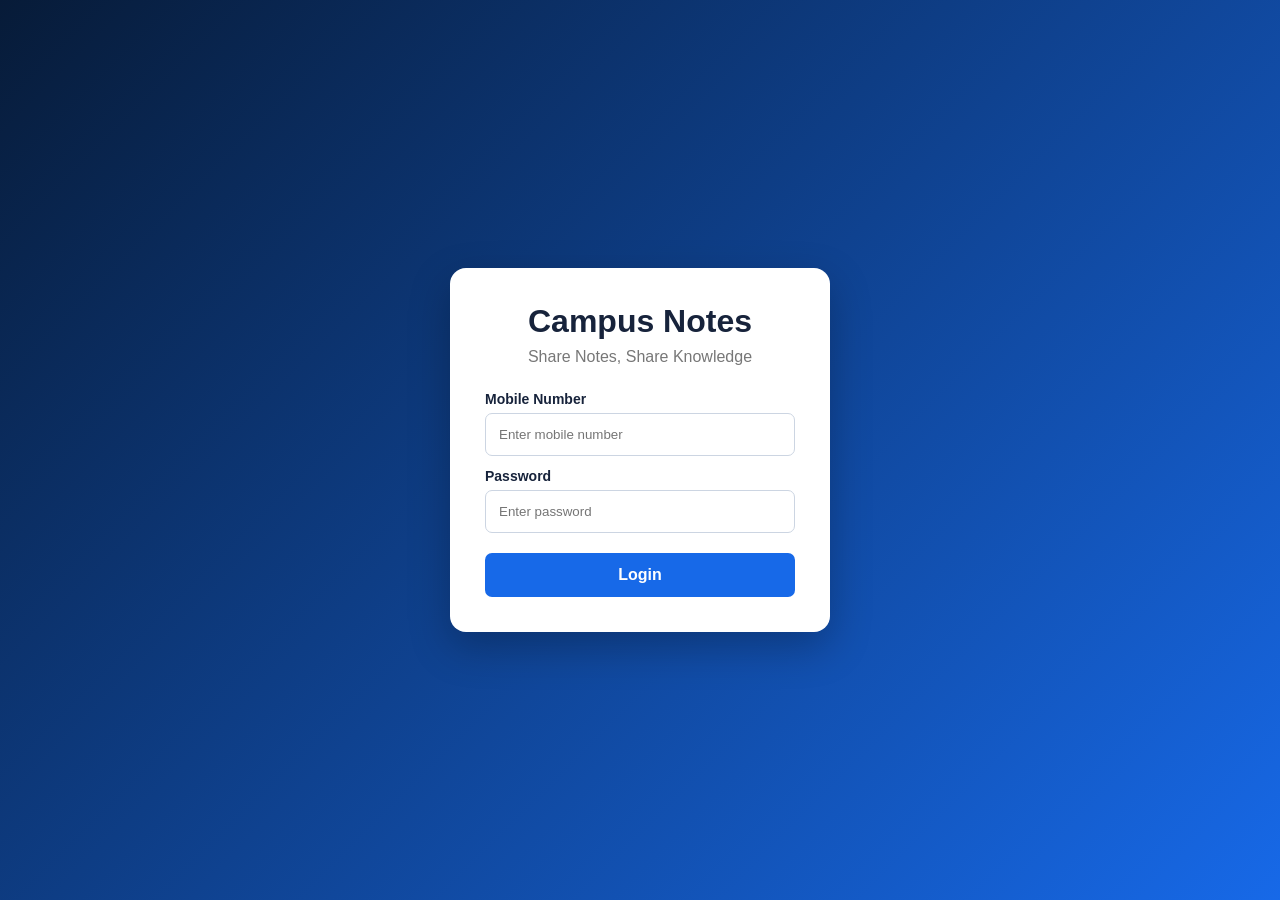
==== login.html @ 36a74df4 "Add files via upload" ====
<!DOCTYPE html>
<html lang="en">
<head>
<meta charset="UTF-8">
<meta name="viewport" content="width=device-width, initial-scale=1.0">
<title>Campus Notes</title>

<style>
*{
    box-sizing:border-box;
    margin:0;
    padding:0;
}

body{
    font-family:Arial,sans-serif;
    background:#f5f8fc;
    color:#17233b;
}

/* LOGIN */
#loginPage{
    min-height:100vh;
    display:flex;
    justify-content:center;
    align-items:center;
    background:linear-gradient(135deg,#071b38,#1769e8);
    padding:20px;
}

.login-box{
    width:380px;
    max-width:100%;
    background:white;
    padding:35px;
    border-radius:16px;
    box-shadow:0 15px 40px rgba(0,0,0,.25);
}

.login-box h1{
    text-align:center;
    margin-bottom:8px;
}

.login-box p{
    text-align:center;
    color:#777;
    margin-bottom:25px;
}

.login-box label{
    display:block;
    font-weight:bold;
    font-size:14px;
    margin:12px 0 6px;
}

.login-box input{
    width:100%;
    padding:13px;
    border:1px solid #ccd5e2;
    border-radius:7px;
}

.login-btn{
    width:100%;
    padding:13px;
    margin-top:20px;
    background:#1769e8;
    color:white;
    border:0;
    border-radius:7px;
    font-size:16px;
    font-weight:bold;
}

/* HOME */
#homePage{
    display:none;
}

.navbar{
    height:70px;
    background:#071b38;
    color:white;
    display:flex;
    align-items:center;
    padding:0 5%;
}

.logo{
    font-size:23px;
    font-weight:bold;
}

.logo span{
    color:#4d9aff;
}

.nav{
    margin-left:auto;
}

.nav button{
    background:none;
    border:0;
    color:white;
    margin-left:20px;
    cursor:pointer;
}

.container{
    width:90%;
    max-width:1200px;
    margin:auto;
}

/* HERO */
.hero{
    margin-top:30px;
    padding:55px;
    min-height:320px;
    border-radius:16px;
    background:linear-gradient(120deg,#eaf4ff,#d6e9ff);
}

.hero h1{
    font-size:48px;
    line-height:1.1;
}

.hero h1 span{
    color:#1769e8;
}

.hero p{
    margin-top:18px;
    color:#536276;
    max-width:500px;
    line-height:1.6;
}

.buttons{
    margin-top:25px;
}

.buttons button{
    padding:13px 20px;
    border-radius:7px;
    font-weight:bold;
    cursor:pointer;
}

.upload-main{
    background:#1769e8;
    color:white;
    border:0;
}

.explore{
    margin-left:8px;
    background:white;
    border:1px solid #ccd5e2;
}

/* SUBJECTS */
.heading{
    margin:35px 0 18px;
}

.subjects{
    display:grid;
    grid-template-columns:repeat(5,1fr);
    gap:15px;
}

.subject{
    background:white;
    padding:20px;
    border:1px solid #e1e7ef;
    border-radius:10px;
    cursor:pointer;
    transition:.2s;
}

.subject:hover{
    transform:translateY(-3px);
    box-shadow:0 8px 20px rgba(0,0,0,.08);
}

.subject-icon{
    width:48px;
    height:48px;
    border-radius:50%;
    color:white;
    display:flex;
    justify-content:center;
    align-items:center;
    font-weight:bold;
    margin-bottom:12px;
}

.math{background:#2478df;}
.chem{background:#35b879;}
.electronic{background:#f0aa16;}
.mechanical{background:#7650df;}
.evs{background:#28a96b;}

.subject h3{
    font-size:16px;
}

.subject p{
    color:#777;
    font-size:12px;
    margin-top:5px;
}

/* NOTES */
.notes{
    display:grid;
    grid-template-columns:repeat(3,1fr);
    gap:18px;
    margin-bottom:40px;
}

.note{
    background:white;
    border:1px solid #e1e7ef;
    padding:18px;
    border-radius:10px;
}

.note h3{
    font-size:16px;
    margin-bottom:8px;
}

.note .subject-name{
    color:#1769e8;
    font-size:13px;
}

.note small{
    display:block;
    color:#777;
    margin:12px 0;
}

.view{
    background:#eaf3ff;
    border:0;
    color:#1769e8;
    padding:8px 13px;
    border-radius:6px;
    cursor:pointer;
}

/* MODAL */
.modal{
    display:none;
    position:fixed;
    inset:0;
    background:rgba(0,0,0,.6);
    justify-content:center;
    align-items:center;
    padding:20px;
}

.modal-box{
    background:white;
    width:430px;
    max-width:100%;
    padding:30px;
    border-radius:15px;
    position:relative;
}

.close{
    position:absolute;
    right:15px;
    top:10px;
    border:0;
    background:none;
    font-size:27px;
    cursor:pointer;
}

.modal-box h2{
    margin-bottom:20px;
}

.modal-box input,
.modal-box select{
    width:100%;
    padding:12px;
    margin-bottom:13px;
    border:1px solid #ccd5e2;
    border-radius:7px;
}

.file-buttons{
    display:grid;
    grid-template-columns:1fr 1fr;
    gap:10px;
}

.file-buttons button{
    padding:13px;
    border-radius:7px;
    cursor:pointer;
}

.camera{
    background:#1769e8;
    color:white;
    border:0;
}

.pdf{
    background:white;
    color:#1769e8;
    border:1px solid #1769e8;
}

#fileText{
    color:#1769e8;
    font-size:13px;
    margin:12px 0;
    word-break:break-word;
}

#preview{
    width:100%;
    max-height:180px;
    object-fit:contain;
    display:none;
    margin-bottom:12px;
    border-radius:7px;
}

.final-upload{
    width:100%;
    padding:13px;
    background:#1769e8;
    color:white;
    border:0;
    border-radius:7px;
    font-weight:bold;
    cursor:pointer;
    margin-top:5px;
}

/* SUBJECT PAGE */
#subjectPage{
    display:none;
}

.back{
    margin-top:25px;
    padding:10px 15px;
    background:white;
    border:1px solid #ccd5e2;
    border-radius:7px;
    cursor:pointer;
}

#subjectPage h1{
    margin:25px 0;
}

.empty{
    background:white;
    padding:30px;
    border-radius:10px;
    color:#777;
}

/* MOBILE */
@media(max-width:800px){

    .subjects{
        grid-template-columns:repeat(2,1fr);
    }

    .notes{
        grid-template-columns:1fr;
    }

    .nav button{
        margin-left:7px;
    }

    .hero{
        padding:35px 25px;
    }

    .hero h1{
        font-size:38px;
    }
}

@media(max-width:500px){

    .navbar{
        padding:0 20px;
    }

    .nav{
        display:none;
    }

    .subjects{
        grid-template-columns:1fr;
    }

    .file-buttons{
        grid-template-columns:1fr;
    }
}
</style>
</head>

<body>


<!-- LOGIN PAGE -->

<div id="loginPage">

    <div class="login-box">

        <h1>Campus Notes</h1>

        <p>Share Notes, Share Knowledge</p>

        <form onsubmit="login(event)">

            <label>Mobile Number</label>

            <input
                id="mobile"
                type="tel"
                maxlength="10"
                placeholder="Enter mobile number"
                required
            >

            <label>Password</label>

            <input
                id="password"
                type="password"
                placeholder="Enter password"
                required
            >

            <button class="login-btn">
                Login
            </button>

        </form>

    </div>

</div>


<!-- HOME PAGE -->

<div id="homePage">

<header class="navbar">

    <div class="logo">
        Campus <span>Notes</span>
    </div>

    <div class="nav">

        <button onclick="home()">Home</button>

        <button onclick="scrollSubjects()">
            Notes
        </button>

        <button onclick="openUpload()">
            Upload Notes
        </button>

    </div>

</header>


<div class="container">

<section class="hero">

    <h1>
        Share Notes,<br>
        Share <span>Knowledge</span>
    </h1>

    <p>
        Upload your college notes and help other
        students find useful study material easily.
    </p>

    <div class="buttons">

        <button
            class="upload-main"
            onclick="openUpload()"
        >
            Upload Notes
        </button>

        <button
            class="explore"
            onclick="scrollSubjects()"
        >
            Explore Notes
        </button>

    </div>

</section>


<h2 class="heading" id="subjectHeading">
    Explore Subjects
</h2>


<div class="subjects">

    <div
        class="subject"
        onclick="openSubject('Mathematics')"
    >

        <div class="subject-icon math">
            M
        </div>

        <h3>Mathematics</h3>

        <p id="mathCount">
            0 Notes
        </p>

    </div>


    <div
        class="subject"
        onclick="openSubject('Chemistry')"
    >

        <div class="subject-icon chem">
            C
        </div>

        <h3>Chemistry</h3>

        <p id="chemCount">
            0 Notes
        </p>

    </div>


    <div
        class="subject"
        onclick="openSubject('Electronic')"
    >

        <div class="subject-icon electronic">
            E
        </div>

        <h3>Electronic</h3>

        <p id="electronicCount">
            0 Notes
        </p>

    </div>


    <div
        class="subject"
        onclick="openSubject('Mechanical')"
    >

        <div class="subject-icon mechanical">
            M
        </div>

        <h3>Mechanical</h3>

        <p id="mechanicalCount">
            0 Notes
        </p>

    </div>


    <div
        class="subject"
        onclick="openSubject('EVS')"
    >

        <div class="subject-icon evs">
            E
        </div>

        <h3>EVS</h3>

        <p id="evsCount">
            0 Notes
        </p>

    </div>

</div>


<h2 class="heading">
    Latest Notes
</h2>


<div
    class="notes"
    id="latestNotes"
>
</div>

</div>

</div>


<!-- SUBJECT PAGE -->

<div id="subjectPage">

    <div class="container">

        <button
            class="back"
            onclick="home()"
        >
            ← Back
        </button>

        <h1 id="selectedSubject">
            Mathematics Notes
        </h1>

        <div
            class="notes"
            id="subjectNotes"
        >
        </div>

    </div>

</div>


<!-- UPLOAD MODAL -->

<div
    class="modal"
    id="uploadModal"
>

<div class="modal-box">

    <button
        class="close"
        onclick="closeUpload()"
    >
        ×
    </button>

    <h2>Upload Notes</h2>


    <input
        id="noteName"
        type="text"
        placeholder="Enter Note / File Name"
    >


    <select id="noteSubject">

        <option value="">
            Select Subject
        </option>

        <option value="Mathematics">
            Mathematics
        </option>

        <option value="Chemistry">
            Chemistry
        </option>

        <option value="Electronic">
            Electronic
        </option>

        <option value="Mechanical">
            Mechanical
        </option>

        <option value="EVS">
            EVS
        </option>

    </select>


    <div class="file-buttons">

        <button
            class="camera"
            onclick="camera.click()"
        >
            Open Camera
        </button>

        <button
            class="pdf"
            onclick="pdf.click()"
        >
            Select PDF
        </button>

    </div>


    <input
        id="camera"
        type="file"
        accept="image/*"
        capture="environment"
        style="display:none"
        onchange="fileSelected(this)"
    >


    <input
        id="pdf"
        type="file"
        accept=".pdf,application/pdf"
        style="display:none"
        onchange="fileSelected(this)"
    >


    <div id="fileText"></div>

    <img id="preview">


    <button
        class="final-upload"
        onclick="uploadNote()"
    >
        Upload Note
    </button>

</div>

</div>


<script>

/* LOGIN */

function login(event){

    event.preventDefault();

    let mobile =
        document.getElementById("mobile").value;

    let password =
        document.getElementById("password").value;

    if(mobile.length !== 10){

        alert("Please enter 10 digit mobile number.");

        return;
    }

    if(password.length < 4){

        alert("Password minimum 4 characters hona chahiye.");

        return;
    }

    document.getElementById("loginPage").style.display =
        "none";

    document.getElementById("homePage").style.display =
        "block";

    loadNotes();
}


/* OPEN UPLOAD */

function openUpload(){

    document.getElementById("uploadModal").style.display =
        "flex";

}


/* CLOSE UPLOAD */

function closeUpload(){

    document.getElementById("uploadModal").style.display =
        "none";

}


/* FILE SELECT */

function fileSelected(input){

    let file = input.files[0];

    if(!file){
        return;
    }

    document.getElementById("fileText").innerText =
        "Selected: " + file.name;


    if(file.type.startsWith("image/")){

        let reader = new FileReader();

        reader.onload = function(e){

            document.getElementById("preview").src =
                e.target.result;

            document.getElementById("preview").style.display =
                "block";

        };

        reader.readAsDataURL(file);

    }else{

        document.getElementById("preview").style.display =
            "none";

    }

}


/* UPLOAD */

function uploadNote(){

    let name =
        document.getElementById("noteName").value.trim();

    let subject =
        document.getElementById("noteSubject").value;

    let cameraFile =
        document.getElementById("camera").files[0];

    let pdfFile =
        document.getElementById("pdf").files[0];

    let file =
        cameraFile || pdfFile;


    if(name === ""){

        alert("Please enter Note Name.");

        return;
    }


    if(subject === ""){

        alert("Please select Subject.");

        return;
    }


    if(!file){

        alert("Please select PDF or Camera photo.");

        return;
    }


    let reader = new FileReader();


    reader.onload = function(){

        let notes =
            JSON.parse(
                localStorage.getItem("notes") || "[]"
            );


        let note = {

            id:Date.now(),

            name:name,

            subject:subject,

            fileName:file.name,

            fileType:file.type,

            fileData:reader.result

        };


        notes.push(note);


        localStorage.setItem(
            "notes",
            JSON.stringify(notes)
        );


        alert(
            "Note Upload Ho Gaya!\n\n" +
            "Note: " + name +
            "\nSubject: " + subject
        );


        document.getElementById("noteName").value = "";

        document.getElementById("noteSubject").value = "";

        document.getElementById("camera").value = "";

        document.getElementById("pdf").value = "";

        document.getElementById("fileText").innerText = "";

        document.getElementById("preview").style.display =
            "none";


        closeUpload();

        loadNotes();

    };


    reader.readAsDataURL(file);

}


/* LOAD NOTES */

function loadNotes(){

    let notes =
        JSON.parse(
            localStorage.getItem("notes") || "[]"
        );


    let box =
        document.getElementById("latestNotes");


    box.innerHTML = "";


    if(notes.length === 0){

        box.innerHTML =
            '<div class="empty">Abhi koi note upload nahi hua.</div>';

    }


    notes.slice().reverse().forEach(function(note){

        box.innerHTML += noteHTML(note);

    });


    updateCounts();

}


/* NOTE HTML */

function noteHTML(note){

    return `

        <div class="note">

            <h3>
                ${safe(note.name)}
            </h3>

            <div class="subject-name">
                ${safe(note.subject)}
            </div>

            <small>
                File: ${safe(note.fileName)}
            </small>

            <button
                class="view"
                onclick="viewNote(${note.id})"
            >
                View Note
            </button>

        </div>

    `;

}


/* COUNTS */

function updateCounts(){

    let notes =
        JSON.parse(
            localStorage.getItem("notes") || "[]"
        );


    let subjects = [
        "Mathematics",
        "Chemistry",
        "Electronic",
        "Mechanical",
        "EVS"
    ];


    subjects.forEach(function(subject){

        let count =
            notes.filter(
                n => n.subject === subject
            ).length;


        let id = "";


        if(subject === "Mathematics")
            id = "mathCount";

        if(subject === "Chemistry")
            id = "chemCount";

        if(subject === "Electronic")
            id = "electronicCount";

        if(subject === "Mechanical")
            id = "mechanicalCount";

        if(subject === "EVS")
            id = "evsCount";


        document.getElementById(id).innerText =
            count + " Notes";

    });

}


/* OPEN SUBJECT */

function openSubject(subject){

    document.getElementById("homePage").style.display =
        "none";

    document.getElementById("subjectPage").style.display =
        "block";


    document.getElementById("selectedSubject").innerText =
        subject + " Notes";


    let notes =
        JSON.parse(
            localStorage.getItem("notes") || "[]"
        );


    let filtered =
        notes.filter(
            n => n.subject === subject
        );


    let box =
        document.getElementById("subjectNotes");


    box.innerHTML = "";


    if(filtered.length === 0){

        box.innerHTML =
            '<div class="empty">Is subject mein abhi koi notes nahi hain.</div>';

        return;
    }


    filtered.slice().reverse().forEach(function(note){

        box.innerHTML += noteHTML(note);

    });

}


/* VIEW NOTE */

function viewNote(id){

    let notes =
        JSON.parse(
            localStorage.getItem("notes") || "[]"
        );


    let note =
        notes.find(
            n => n.id === id
        );


    if(!note){
        alert("File nahi mili.");
        return;
    }


    let win =
        window.open();


    if(note.fileType === "application/pdf"){

        win.document.write(
            `<iframe
                src="${note.fileData}"
                style="width:100%;height:100vh;border:0">
             </iframe>`
        );

    }else{

        win.document.write(
            `<img
                src="${note.fileData}"
                style="max-width:100%;max-height:100vh;display:block;margin:auto">
            `
        );

    }

}


/* HOME */

function home(){

    document.getElementById("subjectPage").style.display =
        "none";

    document.getElementById("homePage").style.display =
        "block";

    loadNotes();

}


/* SCROLL */

function scrollSubjects(){

    document
        .getElementById("subjectHeading")
        .scrollIntoView({
            behavior:"smooth"
        });

}


/* SIMPLE HTML PROTECTION */

function safe(text){

    return String(text)
        .replace(/&/g,"&amp;")
        .replace(/</g,"&lt;")
        .replace(/>/g,"&gt;")
        .replace(/"/g,"&quot;");

}

</script>

</body>
</html>
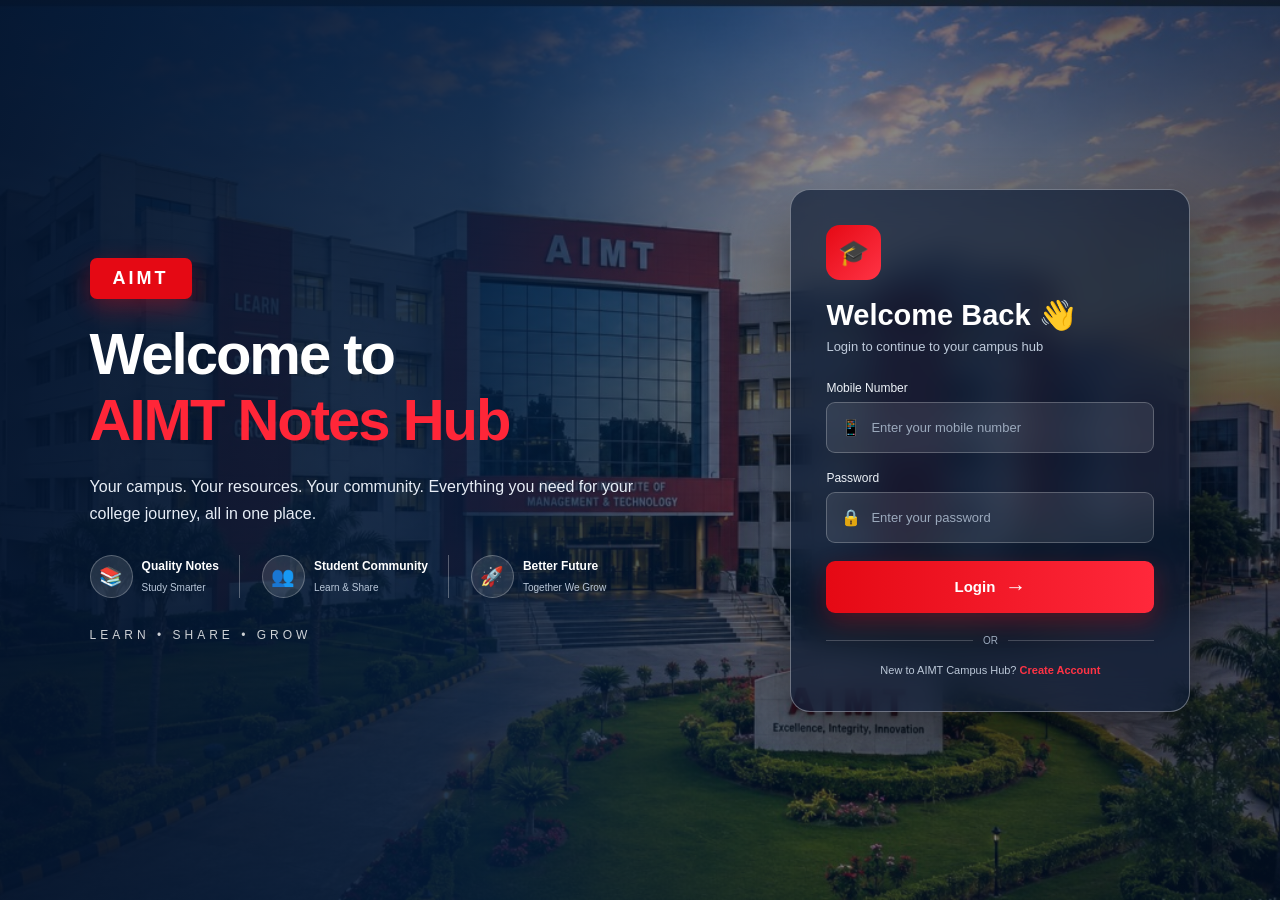
==== commit 5875c2c0: "Add files via upload update code" ====
--- a/login.html
+++ b/login.html
@@ -3,647 +3,1585 @@
 <head>
 <meta charset="UTF-8">
 <meta name="viewport" content="width=device-width, initial-scale=1.0">
-<title>Campus Notes</title>
+
+<title>AIMT Notes Hub</title>
 
 <style>
+
+/* ================================
+   RESET
+================================ */
+
 *{
-    box-sizing:border-box;
     margin:0;
     padding:0;
+    box-sizing:border-box;
+}
+
+html{
+    scroll-behavior:smooth;
 }
 
 body{
-    font-family:Arial,sans-serif;
-    background:#f5f8fc;
-    color:#17233b;
-}
-
-/* LOGIN */
+    font-family:Arial, Helvetica, sans-serif;
+    background:#f4f7fb;
+    color:#10233f;
+}
+
+
+/* ================================
+   LOGIN PAGE
+================================ */
+
 #loginPage{
     min-height:100vh;
+    width:100%;
+
+    position:relative;
+
+    background-image:url("campus.jpg");
+    background-size:cover;
+    background-position:center;
+    background-repeat:no-repeat;
+
     display:flex;
+    align-items:center;
+
+    overflow:hidden;
+}
+
+
+/* Dark overlay */
+
+.campus-overlay{
+    position:absolute;
+    inset:0;
+
+    background:
+        linear-gradient(
+            90deg,
+            rgba(3,20,45,.95) 0%,
+            rgba(3,28,60,.86) 38%,
+            rgba(3,28,60,.45) 65%,
+            rgba(3,20,45,.65) 100%
+        );
+
+    z-index:1;
+}
+
+
+/* Login content */
+
+.login-content{
+    width:100%;
+    min-height:100vh;
+
+    position:relative;
+    z-index:2;
+
+    display:flex;
+    align-items:center;
+    justify-content:space-between;
+
+    gap:60px;
+
+    padding:50px 7%;
+}
+
+
+/* ================================
+   LEFT SIDE
+================================ */
+
+.welcome-section{
+    max-width:650px;
+    color:white;
+}
+
+
+.aimt-badge{
+    display:inline-block;
+
+    padding:10px 23px;
+
+    border-radius:7px;
+
+    background:#e50914;
+
+    color:white;
+
+    font-size:18px;
+
+    font-weight:bold;
+
+    letter-spacing:3px;
+
+    margin-bottom:25px;
+
+    box-shadow:
+        0 8px 25px rgba(229,9,20,.35);
+}
+
+
+.welcome-section h1{
+    font-size:58px;
+
+    line-height:1.05;
+
+    letter-spacing:-2px;
+
+    margin-bottom:22px;
+}
+
+
+.welcome-section h1 span{
+    display:block;
+
+    color:#ff2638;
+
+    margin-top:5px;
+}
+
+
+.welcome-section p{
+    max-width:560px;
+
+    color:#e7edf6;
+
+    font-size:16px;
+
+    line-height:1.7;
+
+    margin-bottom:28px;
+}
+
+
+/* Features */
+
+.features{
+    display:flex;
+
+    gap:22px;
+
+    margin-top:25px;
+}
+
+
+.feature{
+    display:flex;
+
+    align-items:center;
+
+    gap:9px;
+
+    padding-right:20px;
+
+    border-right:
+        1px solid rgba(255,255,255,.3);
+}
+
+
+.feature:last-child{
+    border-right:none;
+}
+
+
+.feature-icon{
+    width:43px;
+    height:43px;
+
+    border-radius:50%;
+
+    display:flex;
+
     justify-content:center;
     align-items:center;
-    background:linear-gradient(135deg,#071b38,#1769e8);
-    padding:20px;
-}
-
-.login-box{
-    width:380px;
-    max-width:100%;
-    background:white;
+
+    background:
+        rgba(255,255,255,.12);
+
+    border:
+        1px solid rgba(255,255,255,.25);
+
+    font-size:19px;
+}
+
+
+.feature b{
+    display:block;
+
+    font-size:12px;
+
+    margin-bottom:4px;
+}
+
+
+.feature small{
+    color:#b9c7d9;
+
+    font-size:10px;
+}
+
+
+.slogan{
+    margin-top:30px;
+
+    font-size:12px;
+
+    letter-spacing:4px;
+
+    color:#fff;
+
+    opacity:.8;
+}
+
+
+/* ================================
+   LOGIN CARD
+================================ */
+
+.login-card{
+    width:400px;
+
     padding:35px;
-    border-radius:16px;
-    box-shadow:0 15px 40px rgba(0,0,0,.25);
-}
-
-.login-box h1{
+
+    border-radius:20px;
+
+    background:
+        rgba(10,25,50,.67);
+
+    border:
+        1px solid rgba(255,255,255,.35);
+
+    backdrop-filter:blur(16px);
+
+    -webkit-backdrop-filter:blur(16px);
+
+    box-shadow:
+        0 25px 60px rgba(0,0,0,.45);
+
+    color:white;
+}
+
+
+/* Logo */
+
+.login-logo{
+    width:55px;
+    height:55px;
+
+    display:flex;
+    align-items:center;
+    justify-content:center;
+
+    border-radius:14px;
+
+    background:
+        linear-gradient(
+            135deg,
+            #e50914,
+            #ff3345
+        );
+
+    font-size:25px;
+
+    margin-bottom:18px;
+}
+
+
+.login-card h2{
+    font-size:29px;
+
+    margin-bottom:7px;
+}
+
+
+.login-description{
+    color:#c0ccdc;
+
+    font-size:13px;
+
+    margin-bottom:27px;
+}
+
+
+/* Labels */
+
+.login-card label{
+    display:block;
+
+    color:#edf2f8;
+
+    font-size:12px;
+
+    margin-bottom:7px;
+}
+
+
+/* Input */
+
+.input-box{
+    width:100%;
+    height:51px;
+
+    display:flex;
+    align-items:center;
+
+    gap:10px;
+
+    padding:0 14px;
+
+    margin-bottom:18px;
+
+    border-radius:9px;
+
+    background:
+        rgba(255,255,255,.09);
+
+    border:
+        1px solid rgba(255,255,255,.23);
+
+    transition:.25s;
+}
+
+
+.input-box:focus-within{
+    border-color:#ff2638;
+
+    box-shadow:
+        0 0 0 3px
+        rgba(255,38,56,.13);
+}
+
+
+.input-box span{
+    font-size:16px;
+}
+
+
+.input-box input{
+    width:100%;
+
+    border:none;
+    outline:none;
+
+    background:transparent;
+
+    color:white;
+
+    font-size:13px;
+}
+
+
+.input-box input::placeholder{
+    color:#9caabd;
+}
+
+
+/* Login button */
+
+.login-button{
+    width:100%;
+    height:52px;
+
+    border:none;
+
+    border-radius:9px;
+
+    background:
+        linear-gradient(
+            90deg,
+            #e50914,
+            #ff283b
+        );
+
+    color:white;
+
+    font-size:15px;
+
+    font-weight:bold;
+
+    cursor:pointer;
+
+    display:flex;
+
+    align-items:center;
+
+    justify-content:center;
+
+    gap:10px;
+
+    margin-top:5px;
+
+    transition:.25s;
+
+    box-shadow:
+        0 9px 25px
+        rgba(229,9,20,.30);
+}
+
+
+.login-button:hover{
+    transform:translateY(-2px);
+
+    box-shadow:
+        0 13px 30px
+        rgba(229,9,20,.45);
+}
+
+
+.login-button span{
+    font-size:21px;
+}
+
+
+/* OR */
+
+.or-line{
+    display:flex;
+
+    align-items:center;
+
+    gap:10px;
+
+    margin:22px 0 18px;
+
+    color:#9eacbf;
+
+    font-size:10px;
+}
+
+
+.or-line span{
+    height:1px;
+
+    flex:1;
+
+    background:
+        rgba(255,255,255,.2);
+}
+
+
+.create-account{
     text-align:center;
-    margin-bottom:8px;
-}
-
-.login-box p{
-    text-align:center;
-    color:#777;
-    margin-bottom:25px;
-}
-
-.login-box label{
-    display:block;
+
+    color:#bcc8d8;
+
+    font-size:11px;
+}
+
+
+.create-account a{
+    color:#ff3345;
+
     font-weight:bold;
-    font-size:14px;
-    margin:12px 0 6px;
-}
-
-.login-box input{
-    width:100%;
-    padding:13px;
-    border:1px solid #ccd5e2;
-    border-radius:7px;
-}
-
-.login-btn{
-    width:100%;
-    padding:13px;
-    margin-top:20px;
-    background:#1769e8;
-    color:white;
-    border:0;
-    border-radius:7px;
-    font-size:16px;
-    font-weight:bold;
-}
-
-/* HOME */
+
+    text-decoration:none;
+}
+
+
+/* ================================
+   HOME PAGE
+================================ */
+
 #homePage{
     display:none;
 }
 
+
+/* Navbar */
+
 .navbar{
     height:70px;
+
     background:#071b38;
+
     color:white;
+
     display:flex;
+
     align-items:center;
+
     padding:0 5%;
-}
+
+    position:sticky;
+
+    top:0;
+
+    z-index:50;
+}
+
 
 .logo{
     font-size:23px;
+
     font-weight:bold;
 }
 
+
 .logo span{
-    color:#4d9aff;
-}
+    color:#4c96ff;
+}
+
 
 .nav{
     margin-left:auto;
 }
 
+
 .nav button{
-    background:none;
-    border:0;
+    border:none;
+
+    background:transparent;
+
     color:white;
-    margin-left:20px;
+
+    margin-left:25px;
+
+    font-weight:bold;
+
     cursor:pointer;
 }
+
+
+/* Main */
 
 .container{
     width:90%;
+
     max-width:1200px;
+
     margin:auto;
 }
 
-/* HERO */
+
+/* ================================
+   CAMPUS HERO
+================================ */
+
 .hero{
     margin-top:30px;
-    padding:55px;
-    min-height:320px;
-    border-radius:16px;
-    background:linear-gradient(120deg,#eaf4ff,#d6e9ff);
-}
+
+    min-height:390px;
+
+    border-radius:18px;
+
+    overflow:hidden;
+
+    position:relative;
+
+    background-image:
+        linear-gradient(
+            90deg,
+            rgba(4,27,57,.94),
+            rgba(4,45,90,.72),
+            rgba(4,45,90,.15)
+        ),
+        url("campus.jpg");
+
+    background-size:cover;
+
+    background-position:center;
+
+    display:flex;
+
+    align-items:center;
+
+    box-shadow:
+        0 12px 35px
+        rgba(0,0,0,.15);
+}
+
+
+.hero-content{
+    padding:50px;
+
+    color:white;
+
+    max-width:650px;
+}
+
 
 .hero h1{
     font-size:48px;
+
     line-height:1.1;
 }
 
+
 .hero h1 span{
-    color:#1769e8;
-}
+    color:#ff3345;
+}
+
 
 .hero p{
     margin-top:18px;
-    color:#536276;
-    max-width:500px;
-    line-height:1.6;
-}
+
+    line-height:1.7;
+
+    color:#e9eff7;
+
+    max-width:520px;
+}
+
 
 .buttons{
     margin-top:25px;
 }
 
+
 .buttons button{
     padding:13px 20px;
+
     border-radius:7px;
+
     font-weight:bold;
+
     cursor:pointer;
 }
 
+
 .upload-main{
-    background:#1769e8;
+    background:#e50914;
+
     color:white;
-    border:0;
-}
+
+    border:none;
+}
+
+
+.upload-main:hover{
+    background:#c90812;
+}
+
 
 .explore{
     margin-left:8px;
+
     background:white;
-    border:1px solid #ccd5e2;
-}
-
-/* SUBJECTS */
+
+    color:#10233f;
+
+    border:1px solid white;
+}
+
+
+/* ================================
+   SUBJECTS
+================================ */
+
 .heading{
-    margin:35px 0 18px;
-}
+    margin:38px 0 18px;
+
+    font-size:24px;
+}
+
 
 .subjects{
     display:grid;
-    grid-template-columns:repeat(5,1fr);
+
+    grid-template-columns:
+        repeat(5,1fr);
+
     gap:15px;
 }
+
 
 .subject{
     background:white;
+
     padding:20px;
-    border:1px solid #e1e7ef;
-    border-radius:10px;
+
+    border:1px solid #dfe6ef;
+
+    border-radius:11px;
+
     cursor:pointer;
-    transition:.2s;
-}
+
+    transition:.25s;
+}
+
 
 .subject:hover{
-    transform:translateY(-3px);
-    box-shadow:0 8px 20px rgba(0,0,0,.08);
-}
+    transform:translateY(-5px);
+
+    box-shadow:
+        0 10px 25px
+        rgba(0,0,0,.10);
+}
+
 
 .subject-icon{
     width:48px;
     height:48px;
+
+    display:flex;
+
+    align-items:center;
+    justify-content:center;
+
     border-radius:50%;
+
     color:white;
-    display:flex;
-    justify-content:center;
-    align-items:center;
+
     font-weight:bold;
+
     margin-bottom:12px;
 }
 
-.math{background:#2478df;}
-.chem{background:#35b879;}
-.electronic{background:#f0aa16;}
-.mechanical{background:#7650df;}
-.evs{background:#28a96b;}
+
+.math{
+    background:#287ce0;
+}
+
+
+.chem{
+    background:#31b779;
+}
+
+
+.electronic{
+    background:#efa914;
+}
+
+
+.mechanical{
+    background:#7550dd;
+}
+
+
+.evs{
+    background:#25a967;
+}
+
 
 .subject h3{
     font-size:16px;
 }
 
+
 .subject p{
     color:#777;
+
     font-size:12px;
+
     margin-top:5px;
 }
 
-/* NOTES */
+
+/* ================================
+   NOTES
+================================ */
+
 .notes{
     display:grid;
-    grid-template-columns:repeat(3,1fr);
+
+    grid-template-columns:
+        repeat(3,1fr);
+
     gap:18px;
-    margin-bottom:40px;
-}
+
+    margin-bottom:50px;
+}
+
 
 .note{
     background:white;
-    border:1px solid #e1e7ef;
-    padding:18px;
-    border-radius:10px;
-}
+
+    border:1px solid #dfe6ef;
+
+    padding:20px;
+
+    border-radius:11px;
+}
+
 
 .note h3{
     font-size:16px;
+
     margin-bottom:8px;
 }
 
-.note .subject-name{
+
+.subject-name{
     color:#1769e8;
+
     font-size:13px;
 }
+
 
 .note small{
     display:block;
+
     color:#777;
+
     margin:12px 0;
 }
 
+
 .view{
-    background:#eaf3ff;
-    border:0;
+    padding:8px 14px;
+
+    border:none;
+
+    border-radius:6px;
+
+    background:#edf4ff;
+
     color:#1769e8;
-    padding:8px 13px;
-    border-radius:6px;
+
     cursor:pointer;
 }
 
-/* MODAL */
+
+.empty{
+    background:white;
+
+    padding:30px;
+
+    border-radius:10px;
+
+    color:#777;
+}
+
+
+/* ================================
+   UPLOAD MODAL
+================================ */
+
 .modal{
     display:none;
+
     position:fixed;
+
     inset:0;
-    background:rgba(0,0,0,.6);
+
+    z-index:100;
+
+    background:
+        rgba(0,0,0,.65);
+
+    align-items:center;
+
     justify-content:center;
-    align-items:center;
+
     padding:20px;
 }
 
+
 .modal-box{
+    width:430px;
+
+    max-width:100%;
+
     background:white;
-    width:430px;
-    max-width:100%;
+
     padding:30px;
+
     border-radius:15px;
+
     position:relative;
 }
+
 
 .close{
     position:absolute;
+
     right:15px;
     top:10px;
-    border:0;
+
+    border:none;
+
     background:none;
-    font-size:27px;
+
+    font-size:28px;
+
     cursor:pointer;
 }
+
 
 .modal-box h2{
     margin-bottom:20px;
 }
+
 
 .modal-box input,
 .modal-box select{
     width:100%;
+
     padding:12px;
+
     margin-bottom:13px;
-    border:1px solid #ccd5e2;
+
+    border:
+        1px solid #ccd5e2;
+
     border-radius:7px;
 }
+
 
 .file-buttons{
     display:grid;
+
     grid-template-columns:1fr 1fr;
+
     gap:10px;
 }
+
 
 .file-buttons button{
     padding:13px;
+
     border-radius:7px;
+
     cursor:pointer;
 }
+
 
 .camera{
     background:#1769e8;
+
     color:white;
-    border:0;
-}
+
+    border:none;
+}
+
 
 .pdf{
     background:white;
+
     color:#1769e8;
-    border:1px solid #1769e8;
-}
+
+    border:
+        1px solid #1769e8;
+}
+
 
 #fileText{
     color:#1769e8;
+
     font-size:13px;
+
     margin:12px 0;
+
     word-break:break-word;
 }
+
 
 #preview{
     width:100%;
+
     max-height:180px;
+
     object-fit:contain;
+
     display:none;
+
     margin-bottom:12px;
+
     border-radius:7px;
 }
+
 
 .final-upload{
     width:100%;
+
     padding:13px;
-    background:#1769e8;
+
+    background:#e50914;
+
     color:white;
-    border:0;
+
+    border:none;
+
     border-radius:7px;
+
     font-weight:bold;
+
     cursor:pointer;
-    margin-top:5px;
-}
-
-/* SUBJECT PAGE */
+}
+
+
+/* ================================
+   SUBJECT PAGE
+================================ */
+
 #subjectPage{
     display:none;
 }
 
+
 .back{
     margin-top:25px;
+
     padding:10px 15px;
+
     background:white;
-    border:1px solid #ccd5e2;
+
+    border:
+        1px solid #ccd5e2;
+
     border-radius:7px;
+
     cursor:pointer;
 }
+
 
 #subjectPage h1{
     margin:25px 0;
 }
 
-.empty{
-    background:white;
-    padding:30px;
-    border-radius:10px;
-    color:#777;
-}
-
-/* MOBILE */
-@media(max-width:800px){
+
+/* ================================
+   MOBILE
+================================ */
+
+@media(max-width:900px){
+
+    .login-content{
+        gap:30px;
+
+        padding:35px;
+    }
+
+    .welcome-section h1{
+        font-size:43px;
+    }
+
+    .login-card{
+        width:360px;
+    }
 
     .subjects{
-        grid-template-columns:repeat(2,1fr);
-    }
-
+        grid-template-columns:
+            repeat(2,1fr);
+    }
+
+    .notes{
+        grid-template-columns:
+            repeat(2,1fr);
+    }
+
+}
+
+
+@media(max-width:700px){
+
+    #loginPage{
+        overflow:auto;
+    }
+
+    .login-content{
+        flex-direction:column;
+
+        justify-content:center;
+
+        text-align:center;
+
+        padding:35px 20px;
+
+        gap:30px;
+    }
+
+    .welcome-section{
+        max-width:600px;
+    }
+
+    .welcome-section h1{
+        font-size:36px;
+    }
+
+    .welcome-section p{
+        font-size:14px;
+    }
+
+    .features{
+        justify-content:center;
+
+        flex-wrap:wrap;
+    }
+
+    .feature{
+        border:none;
+
+        padding:0;
+    }
+
+    .slogan{
+        margin-top:20px;
+    }
+
+    .login-card{
+        width:100%;
+
+        max-width:400px;
+
+        text-align:left;
+    }
+
+    .hero{
+        min-height:500px;
+    }
+
+    .hero-content{
+        padding:30px;
+    }
+
+    .hero h1{
+        font-size:38px;
+    }
+
+    .nav{
+        display:none;
+    }
+
+}
+
+
+@media(max-width:500px){
+
+    .subjects,
     .notes{
         grid-template-columns:1fr;
     }
 
-    .nav button{
-        margin-left:7px;
-    }
-
-    .hero{
-        padding:35px 25px;
-    }
-
-    .hero h1{
-        font-size:38px;
-    }
-}
-
-@media(max-width:500px){
-
-    .navbar{
-        padding:0 20px;
-    }
-
-    .nav{
-        display:none;
-    }
-
-    .subjects{
-        grid-template-columns:1fr;
-    }
-
     .file-buttons{
         grid-template-columns:1fr;
     }
-}
+
+    .welcome-section h1{
+        font-size:31px;
+    }
+
+    .features{
+        display:none;
+    }
+
+}
+
 </style>
 </head>
 
+
 <body>
 
 
-<!-- LOGIN PAGE -->
+<!-- ==================================================
+     LOGIN PAGE
+================================================== -->
 
 <div id="loginPage">
 
-    <div class="login-box">
-
-        <h1>Campus Notes</h1>
-
-        <p>Share Notes, Share Knowledge</p>
-
-        <form onsubmit="login(event)">
-
-            <label>Mobile Number</label>
-
-            <input
-                id="mobile"
-                type="tel"
-                maxlength="10"
-                placeholder="Enter mobile number"
-                required
+    <div class="campus-overlay"></div>
+
+    <div class="login-content">
+
+
+        <!-- LEFT -->
+
+        <div class="welcome-section">
+
+            <div class="aimt-badge">
+                AIMT
+            </div>
+
+
+            <h1>
+                Welcome to
+                <span>AIMT Notes Hub</span>
+            </h1>
+
+
+            <p>
+                Your campus. Your resources. Your community.
+                Everything you need for your college journey,
+                all in one place.
+            </p>
+
+
+            <div class="features">
+
+                <div class="feature">
+
+                    <div class="feature-icon">
+                        📚
+                    </div>
+
+                    <div>
+                        <b>Quality Notes</b>
+                        <small>Study Smarter</small>
+                    </div>
+
+                </div>
+
+
+                <div class="feature">
+
+                    <div class="feature-icon">
+                        👥
+                    </div>
+
+                    <div>
+                        <b>Student Community</b>
+                        <small>Learn & Share</small>
+                    </div>
+
+                </div>
+
+
+                <div class="feature">
+
+                    <div class="feature-icon">
+                        🚀
+                    </div>
+
+                    <div>
+                        <b>Better Future</b>
+                        <small>Together We Grow</small>
+                    </div>
+
+                </div>
+
+            </div>
+
+
+            <div class="slogan">
+                LEARN • SHARE • GROW
+            </div>
+
+        </div>
+
+
+        <!-- RIGHT LOGIN -->
+
+        <div class="login-card">
+
+
+            <div class="login-logo">
+                🎓
+            </div>
+
+
+            <h2>
+                Welcome Back 👋
+            </h2>
+
+
+            <p class="login-description">
+                Login to continue to your campus hub
+            </p>
+
+
+            <form onsubmit="login(event)">
+
+
+                <label>
+                    Mobile Number
+                </label>
+
+
+                <div class="input-box">
+
+                    <span>
+                        📱
+                    </span>
+
+                    <input
+                        id="mobile"
+                        type="tel"
+                        maxlength="10"
+                        placeholder="Enter your mobile number"
+                        required
+                    >
+
+                </div>
+
+
+                <label>
+                    Password
+                </label>
+
+
+                <div class="input-box">
+
+                    <span>
+                        🔒
+                    </span>
+
+                    <input
+                        id="password"
+                        type="password"
+                        placeholder="Enter your password"
+                        required
+                    >
+
+                </div>
+
+
+                <button
+                    class="login-button"
+                    type="submit"
+                >
+
+                    Login
+
+                    <span>
+                        →
+                    </span>
+
+                </button>
+
+
+            </form>
+
+
+            <div class="or-line">
+
+                <span></span>
+
+                OR
+
+                <span></span>
+
+            </div>
+
+
+            <p class="create-account">
+
+                New to AIMT Campus Hub?
+
+                <a href="#">
+                    Create Account
+                </a>
+
+            </p>
+
+
+        </div>
+
+    </div>
+
+</div>
+
+
+
+<!-- ==================================================
+     HOME PAGE
+================================================== -->
+
+<div id="homePage">
+
+
+    <header class="navbar">
+
+        <div class="logo">
+            AIMT <span>Notes Hub</span>
+        </div>
+
+
+        <div class="nav">
+
+            <button onclick="home()">
+                Home
+            </button>
+
+            <button onclick="scrollSubjects()">
+                Notes
+            </button>
+
+            <button onclick="openUpload()">
+                Upload Notes
+            </button>
+
+        </div>
+
+    </header>
+
+
+    <div class="container">
+
+
+        <!-- HERO -->
+
+        <section class="hero">
+
+            <div class="hero-content">
+
+                <h1>
+                    Share Notes,<br>
+                    Share <span>Knowledge</span>
+                </h1>
+
+
+                <p>
+                    Upload your college notes and help other
+                    students find useful study material easily.
+                </p>
+
+
+                <div class="buttons">
+
+                    <button
+                        class="upload-main"
+                        onclick="openUpload()"
+                    >
+                        Upload Notes
+                    </button>
+
+
+                    <button
+                        class="explore"
+                        onclick="scrollSubjects()"
+                    >
+                        Explore Notes
+                    </button>
+
+                </div>
+
+            </div>
+
+        </section>
+
+
+
+        <!-- SUBJECTS -->
+
+        <h2
+            class="heading"
+            id="subjectHeading"
+        >
+            Explore Subjects
+        </h2>
+
+
+        <div class="subjects">
+
+
+            <div
+                class="subject"
+                onclick="openSubject('Mathematics')"
             >
 
-            <label>Password</label>
-
-            <input
-                id="password"
-                type="password"
-                placeholder="Enter password"
-                required
+                <div class="subject-icon math">
+                    M
+                </div>
+
+                <h3>
+                    Mathematics
+                </h3>
+
+                <p id="mathCount">
+                    0 Notes
+                </p>
+
+            </div>
+
+
+            <div
+                class="subject"
+                onclick="openSubject('Chemistry')"
             >
 
-            <button class="login-btn">
-                Login
-            </button>
-
-        </form>
+                <div class="subject-icon chem">
+                    C
+                </div>
+
+                <h3>
+                    Chemistry
+                </h3>
+
+                <p id="chemCount">
+                    0 Notes
+                </p>
+
+            </div>
+
+
+            <div
+                class="subject"
+                onclick="openSubject('Electronic')"
+            >
+
+                <div class="subject-icon electronic">
+                    E
+                </div>
+
+                <h3>
+                    Electronic
+                </h3>
+
+                <p id="electronicCount">
+                    0 Notes
+                </p>
+
+            </div>
+
+
+            <div
+                class="subject"
+                onclick="openSubject('Mechanical')"
+            >
+
+                <div class="subject-icon mechanical">
+                    M
+                </div>
+
+                <h3>
+                    Mechanical
+                </h3>
+
+                <p id="mechanicalCount">
+                    0 Notes
+                </p>
+
+            </div>
+
+
+            <div
+                class="subject"
+                onclick="openSubject('EVS')"
+            >
+
+                <div class="subject-icon evs">
+                    E
+                </div>
+
+                <h3>
+                    EVS
+                </h3>
+
+                <p id="evsCount">
+                    0 Notes
+                </p>
+
+            </div>
+
+        </div>
+
+
+
+        <!-- LATEST NOTES -->
+
+        <h2 class="heading">
+            Latest Notes
+        </h2>
+
+
+        <div
+            class="notes"
+            id="latestNotes"
+        ></div>
+
 
     </div>
 
 </div>
 
 
-<!-- HOME PAGE -->
-
-<div id="homePage">
-
-<header class="navbar">
-
-    <div class="logo">
-        Campus <span>Notes</span>
-    </div>
-
-    <div class="nav">
-
-        <button onclick="home()">Home</button>
-
-        <button onclick="scrollSubjects()">
-            Notes
-        </button>
-
-        <button onclick="openUpload()">
-            Upload Notes
-        </button>
-
-    </div>
-
-</header>
-
-
-<div class="container">
-
-<section class="hero">
-
-    <h1>
-        Share Notes,<br>
-        Share <span>Knowledge</span>
-    </h1>
-
-    <p>
-        Upload your college notes and help other
-        students find useful study material easily.
-    </p>
-
-    <div class="buttons">
-
-        <button
-            class="upload-main"
-            onclick="openUpload()"
-        >
-            Upload Notes
-        </button>
-
-        <button
-            class="explore"
-            onclick="scrollSubjects()"
-        >
-            Explore Notes
-        </button>
-
-    </div>
-
-</section>
-
-
-<h2 class="heading" id="subjectHeading">
-    Explore Subjects
-</h2>
-
-
-<div class="subjects">
-
-    <div
-        class="subject"
-        onclick="openSubject('Mathematics')"
-    >
-
-        <div class="subject-icon math">
-            M
-        </div>
-
-        <h3>Mathematics</h3>
-
-        <p id="mathCount">
-            0 Notes
-        </p>
-
-    </div>
-
-
-    <div
-        class="subject"
-        onclick="openSubject('Chemistry')"
-    >
-
-        <div class="subject-icon chem">
-            C
-        </div>
-
-        <h3>Chemistry</h3>
-
-        <p id="chemCount">
-            0 Notes
-        </p>
-
-    </div>
-
-
-    <div
-        class="subject"
-        onclick="openSubject('Electronic')"
-    >
-
-        <div class="subject-icon electronic">
-            E
-        </div>
-
-        <h3>Electronic</h3>
-
-        <p id="electronicCount">
-            0 Notes
-        </p>
-
-    </div>
-
-
-    <div
-        class="subject"
-        onclick="openSubject('Mechanical')"
-    >
-
-        <div class="subject-icon mechanical">
-            M
-        </div>
-
-        <h3>Mechanical</h3>
-
-        <p id="mechanicalCount">
-            0 Notes
-        </p>
-
-    </div>
-
-
-    <div
-        class="subject"
-        onclick="openSubject('EVS')"
-    >
-
-        <div class="subject-icon evs">
-            E
-        </div>
-
-        <h3>EVS</h3>
-
-        <p id="evsCount">
-            0 Notes
-        </p>
-
-    </div>
-
-</div>
-
-
-<h2 class="heading">
-    Latest Notes
-</h2>
-
-
-<div
-    class="notes"
-    id="latestNotes"
->
-</div>
-
-</div>
-
-</div>
-
-
-<!-- SUBJECT PAGE -->
+
+<!-- ==================================================
+     SUBJECT PAGE
+================================================== -->
 
 <div id="subjectPage">
 
@@ -656,170 +1594,206 @@
             ← Back
         </button>
 
+
         <h1 id="selectedSubject">
             Mathematics Notes
         </h1>
 
+
         <div
             class="notes"
             id="subjectNotes"
-        >
-        </div>
+        ></div>
 
     </div>
 
 </div>
 
 
-<!-- UPLOAD MODAL -->
+
+<!-- ==================================================
+     UPLOAD MODAL
+================================================== -->
 
 <div
     class="modal"
     id="uploadModal"
 >
 
-<div class="modal-box">
-
-    <button
-        class="close"
-        onclick="closeUpload()"
-    >
-        ×
-    </button>
-
-    <h2>Upload Notes</h2>
-
-
-    <input
-        id="noteName"
-        type="text"
-        placeholder="Enter Note / File Name"
-    >
-
-
-    <select id="noteSubject">
-
-        <option value="">
-            Select Subject
-        </option>
-
-        <option value="Mathematics">
-            Mathematics
-        </option>
-
-        <option value="Chemistry">
-            Chemistry
-        </option>
-
-        <option value="Electronic">
-            Electronic
-        </option>
-
-        <option value="Mechanical">
-            Mechanical
-        </option>
-
-        <option value="EVS">
-            EVS
-        </option>
-
-    </select>
-
-
-    <div class="file-buttons">
+    <div class="modal-box">
+
 
         <button
-            class="camera"
-            onclick="camera.click()"
+            class="close"
+            onclick="closeUpload()"
         >
-            Open Camera
+            ×
         </button>
 
+
+        <h2>
+            Upload Notes
+        </h2>
+
+
+        <input
+            id="noteName"
+            type="text"
+            placeholder="Enter Note / File Name"
+        >
+
+
+        <select id="noteSubject">
+
+            <option value="">
+                Select Subject
+            </option>
+
+            <option>
+                Mathematics
+            </option>
+
+            <option>
+                Chemistry
+            </option>
+
+            <option>
+                Electronic
+            </option>
+
+            <option>
+                Mechanical
+            </option>
+
+            <option>
+                EVS
+            </option>
+
+        </select>
+
+
+        <div class="file-buttons">
+
+            <button
+                class="camera"
+                onclick="
+                document.getElementById('camera').click()
+                "
+            >
+                📷 Open Camera
+            </button>
+
+
+            <button
+                class="pdf"
+                onclick="
+                document.getElementById('pdf').click()
+                "
+            >
+                📄 Select PDF
+            </button>
+
+        </div>
+
+
+        <input
+            id="camera"
+            type="file"
+            accept="image/*"
+            capture="environment"
+            style="display:none"
+            onchange="fileSelected(this)"
+        >
+
+
+        <input
+            id="pdf"
+            type="file"
+            accept=".pdf,application/pdf"
+            style="display:none"
+            onchange="fileSelected(this)"
+        >
+
+
+        <div id="fileText"></div>
+
+
+        <img
+            id="preview"
+        >
+
+
         <button
-            class="pdf"
-            onclick="pdf.click()"
+            class="final-upload"
+            onclick="uploadNote()"
         >
-            Select PDF
+            Upload Note
         </button>
 
+
     </div>
 
-
-    <input
-        id="camera"
-        type="file"
-        accept="image/*"
-        capture="environment"
-        style="display:none"
-        onchange="fileSelected(this)"
-    >
-
-
-    <input
-        id="pdf"
-        type="file"
-        accept=".pdf,application/pdf"
-        style="display:none"
-        onchange="fileSelected(this)"
-    >
-
-
-    <div id="fileText"></div>
-
-    <img id="preview">
-
-
-    <button
-        class="final-upload"
-        onclick="uploadNote()"
-    >
-        Upload Note
-    </button>
-
 </div>
 
-</div>
 
 
 <script>
 
-/* LOGIN */
+/* =========================
+   LOGIN
+========================= */
 
 function login(event){
 
     event.preventDefault();
 
-    let mobile =
-        document.getElementById("mobile").value;
-
-    let password =
+
+    const mobile =
+        document.getElementById("mobile").value.trim();
+
+
+    const password =
         document.getElementById("password").value;
 
-    if(mobile.length !== 10){
-
-        alert("Please enter 10 digit mobile number.");
+
+    if(!/^\d{10}$/.test(mobile)){
+
+        alert(
+            "Please enter a valid 10 digit mobile number."
+        );
 
         return;
-    }
+
+    }
+
 
     if(password.length < 4){
 
-        alert("Password minimum 4 characters hona chahiye.");
+        alert(
+            "Password minimum 4 characters hona chahiye."
+        );
 
         return;
-    }
+
+    }
+
 
     document.getElementById("loginPage").style.display =
         "none";
 
+
     document.getElementById("homePage").style.display =
         "block";
 
+
     loadNotes();
-}
-
-
-/* OPEN UPLOAD */
+
+}
+
+
+/* =========================
+   OPEN UPLOAD
+========================= */
 
 function openUpload(){
 
@@ -829,8 +1803,6 @@
 }
 
 
-/* CLOSE UPLOAD */
-
 function closeUpload(){
 
     document.getElementById("uploadModal").style.display =
@@ -839,37 +1811,51 @@
 }
 
 
-/* FILE SELECT */
+/* =========================
+   FILE SELECT
+========================= */
 
 function fileSelected(input){
 
-    let file = input.files[0];
+    const file = input.files[0];
+
 
     if(!file){
         return;
     }
 
+
     document.getElementById("fileText").innerText =
         "Selected: " + file.name;
 
 
     if(file.type.startsWith("image/")){
 
-        let reader = new FileReader();
+        const reader =
+            new FileReader();
+
 
         reader.onload = function(e){
 
-            document.getElementById("preview").src =
+            const preview =
+                document.getElementById("preview");
+
+
+            preview.src =
                 e.target.result;
 
-            document.getElementById("preview").style.display =
+
+            preview.style.display =
                 "block";
 
         };
 
+
         reader.readAsDataURL(file);
 
-    }else{
+    }
+
+    else{
 
         document.getElementById("preview").style.display =
             "none";
@@ -879,39 +1865,47 @@
 }
 
 
-/* UPLOAD */
+/* =========================
+   UPLOAD NOTE
+========================= */
 
 function uploadNote(){
 
-    let name =
+    const name =
         document.getElementById("noteName").value.trim();
 
-    let subject =
+
+    const subject =
         document.getElementById("noteSubject").value;
 
-    let cameraFile =
+
+    const camera =
         document.getElementById("camera").files[0];
 
-    let pdfFile =
+
+    const pdf =
         document.getElementById("pdf").files[0];
 
-    let file =
-        cameraFile || pdfFile;
-
-
-    if(name === ""){
+
+    const file =
+        camera || pdf;
+
+
+    if(!name){
 
         alert("Please enter Note Name.");
 
         return;
-    }
-
-
-    if(subject === ""){
+
+    }
+
+
+    if(!subject){
 
         alert("Please select Subject.");
 
         return;
+
     }
 
 
@@ -920,21 +1914,23 @@
         alert("Please select PDF or Camera photo.");
 
         return;
-    }
-
-
-    let reader = new FileReader();
+
+    }
+
+
+    const reader =
+        new FileReader();
 
 
     reader.onload = function(){
 
-        let notes =
+        const notes =
             JSON.parse(
                 localStorage.getItem("notes") || "[]"
             );
 
 
-        let note = {
+        notes.push({
 
             id:Date.now(),
 
@@ -948,10 +1944,7 @@
 
             fileData:reader.result
 
-        };
-
-
-        notes.push(note);
+        });
 
 
         localStorage.setItem(
@@ -960,11 +1953,7 @@
         );
 
 
-        alert(
-            "Note Upload Ho Gaya!\n\n" +
-            "Note: " + name +
-            "\nSubject: " + subject
-        );
+        alert("Note successfully uploaded!");
 
 
         document.getElementById("noteName").value = "";
@@ -993,17 +1982,19 @@
 }
 
 
-/* LOAD NOTES */
+/* =========================
+   LOAD NOTES
+========================= */
 
 function loadNotes(){
 
-    let notes =
+    const notes =
         JSON.parse(
             localStorage.getItem("notes") || "[]"
         );
 
 
-    let box =
+    const box =
         document.getElementById("latestNotes");
 
 
@@ -1018,11 +2009,14 @@
     }
 
 
-    notes.slice().reverse().forEach(function(note){
-
-        box.innerHTML += noteHTML(note);
-
-    });
+    notes
+        .slice()
+        .reverse()
+        .forEach(function(note){
+
+            box.innerHTML += noteHTML(note);
+
+        });
 
 
     updateCounts();
@@ -1030,7 +2024,9 @@
 }
 
 
-/* NOTE HTML */
+/* =========================
+   NOTE HTML
+========================= */
 
 function noteHTML(note){
 
@@ -1064,53 +2060,45 @@
 }
 
 
-/* COUNTS */
+/* =========================
+   UPDATE COUNTS
+========================= */
 
 function updateCounts(){
 
-    let notes =
+    const notes =
         JSON.parse(
             localStorage.getItem("notes") || "[]"
         );
 
 
-    let subjects = [
-        "Mathematics",
-        "Chemistry",
-        "Electronic",
-        "Mechanical",
-        "EVS"
-    ];
-
-
-    subjects.forEach(function(subject){
-
-        let count =
+    const subjects = {
+
+        Mathematics:"mathCount",
+
+        Chemistry:"chemCount",
+
+        Electronic:"electronicCount",
+
+        Mechanical:"mechanicalCount",
+
+        EVS:"evsCount"
+
+    };
+
+
+    Object.keys(subjects).forEach(function(subject){
+
+        const count =
             notes.filter(
-                n => n.subject === subject
+                note =>
+                note.subject === subject
             ).length;
 
 
-        let id = "";
-
-
-        if(subject === "Mathematics")
-            id = "mathCount";
-
-        if(subject === "Chemistry")
-            id = "chemCount";
-
-        if(subject === "Electronic")
-            id = "electronicCount";
-
-        if(subject === "Mechanical")
-            id = "mechanicalCount";
-
-        if(subject === "EVS")
-            id = "evsCount";
-
-
-        document.getElementById(id).innerText =
+        document.getElementById(
+            subjects[subject]
+        ).innerText =
             count + " Notes";
 
     });
@@ -1118,13 +2106,16 @@
 }
 
 
-/* OPEN SUBJECT */
+/* =========================
+   SUBJECT PAGE
+========================= */
 
 function openSubject(subject){
 
     document.getElementById("homePage").style.display =
         "none";
 
+
     document.getElementById("subjectPage").style.display =
         "block";
 
@@ -1133,19 +2124,20 @@
         subject + " Notes";
 
 
-    let notes =
+    const notes =
         JSON.parse(
             localStorage.getItem("notes") || "[]"
         );
 
 
-    let filtered =
+    const filtered =
         notes.filter(
-            n => n.subject === subject
+            note =>
+            note.subject === subject
         );
 
 
-    let box =
+    const box =
         document.getElementById("subjectNotes");
 
 
@@ -1158,83 +2150,114 @@
             '<div class="empty">Is subject mein abhi koi notes nahi hain.</div>';
 
         return;
-    }
-
-
-    filtered.slice().reverse().forEach(function(note){
-
-        box.innerHTML += noteHTML(note);
-
-    });
-
-}
-
-
-/* VIEW NOTE */
+
+    }
+
+
+    filtered
+        .slice()
+        .reverse()
+        .forEach(function(note){
+
+            box.innerHTML += noteHTML(note);
+
+        });
+
+}
+
+
+/* =========================
+   VIEW NOTE
+========================= */
 
 function viewNote(id){
 
-    let notes =
+    const notes =
         JSON.parse(
             localStorage.getItem("notes") || "[]"
         );
 
 
-    let note =
+    const note =
         notes.find(
-            n => n.id === id
+            n =>
+            n.id === id
         );
 
 
     if(!note){
+
         alert("File nahi mili.");
+
         return;
-    }
-
-
-    let win =
+
+    }
+
+
+    const win =
         window.open();
 
 
     if(note.fileType === "application/pdf"){
 
-        win.document.write(
-            `<iframe
+        win.document.write(`
+
+            <iframe
                 src="${note.fileData}"
-                style="width:100%;height:100vh;border:0">
-             </iframe>`
-        );
-
-    }else{
-
-        win.document.write(
-            `<img
+                style="
+                    width:100%;
+                    height:100vh;
+                    border:0;
+                "
+            ></iframe>
+
+        `);
+
+    }
+
+    else{
+
+        win.document.write(`
+
+            <img
                 src="${note.fileData}"
-                style="max-width:100%;max-height:100vh;display:block;margin:auto">
-            `
-        );
-
-    }
-
-}
-
-
-/* HOME */
+                style="
+                    max-width:100%;
+                    max-height:100vh;
+                    display:block;
+                    margin:auto;
+                "
+            >
+
+        `);
+
+    }
+
+}
+
+
+/* =========================
+   HOME
+========================= */
 
 function home(){
 
     document.getElementById("subjectPage").style.display =
         "none";
 
+
     document.getElementById("homePage").style.display =
         "block";
 
+
     loadNotes();
 
 }
 
 
-/* SCROLL */
+/* =========================
+   SCROLL
+========================= */
 
 function scrollSubjects(){
 
@@ -1247,7 +2270,9 @@
 }
 
 
-/* SIMPLE HTML PROTECTION */
+/* =========================
+   SECURITY
+========================= */
 
 function safe(text){
 
